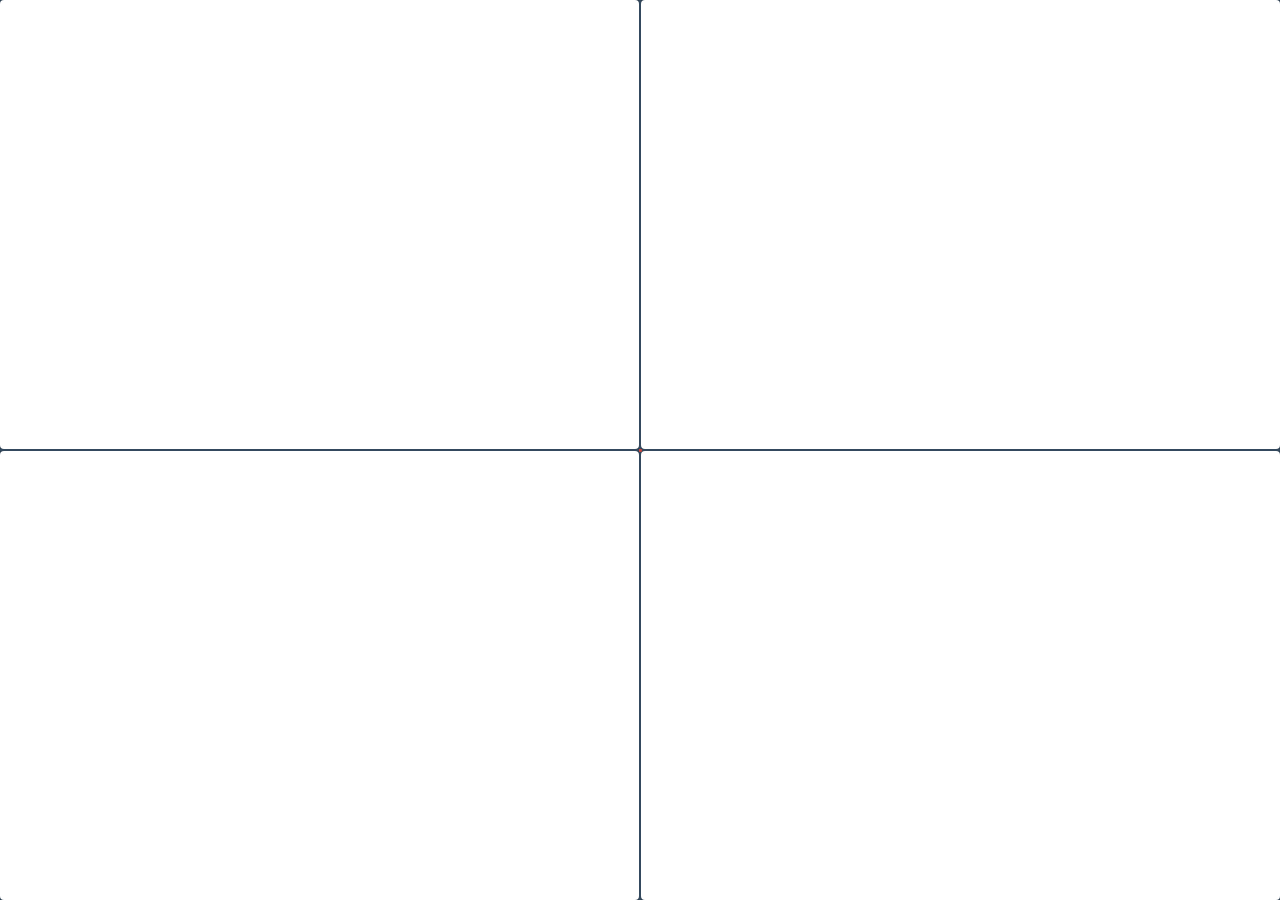
==== index.html @ 6a79be97 "Add files via upload" ====
<!DOCTYPE html>
<html lang="ko">
<head>
    <meta charset="UTF-8">
    <title>워크쓰루 - 4분할 화면</title>
    <link rel="stylesheet" href="wt.css">
</head>
<body>
    <div class="workspace" id="workspace">
        <!-- 4개의 화면 -->
        <div class="pane tl"><iframe src="https://www.openstreetmap.org/export/embed.html?bbox=126.96%2C37.55%2C126.99%2C37.58&layer=mapnik" title="YouTube Playlist"></iframe></div>
        <div class="pane tr"><iframe src="https://s.tradingview.com/widgetembed/?symbol=NASDAQ%3AAAPL" title="Top Right"></iframe></div>
        <div class="pane bl"><iframe src="https://www.youtube.com/embed/3kUFNhXF9SU?si=JJKDZLQNAp8DzvCJ" title="Bottom Left"></iframe></div>
        <div class="pane br"><iframe src="https://example.com" title="Bottom Right"></iframe></div>

        <!-- 크기 조절 바 -->
        <div class="resizer resizer-v" id="resizer-v"></div>
        <div class="resizer resizer-h" id="resizer-h"></div>
        <div class="resizer resizer-center" id="resizer-center"></div>
    </div>

    <script src="wt.js"></script>
</body>
</html>
---- wt.css ----
/* style.css */
* {
    box-sizing: border-box;
    margin: 0;
    padding: 0;
}

:root {
    --x: 50%; /* 가로 분할 비율 */
    --y: 50%; /* 세로 분할 비율 */
    --rs: 2px; /* 리사이저(조절 바) 두께 */
}

body {
    overflow: hidden; /* 스크롤 방지 */
}

.workspace {
    display: grid;
    width: 100vw;
    height: 100vh;
    background-color: #2c3e50;
    /* CSS 변수를 이용해 동적으로 Grid 비율 계산 */
    grid-template-columns: calc(var(--x) - var(--rs) / 2) var(--rs) calc(100% - var(--x) - var(--rs) / 2);
    grid-template-rows: calc(var(--y) - var(--rs) / 2) var(--rs) calc(100% - var(--y) - var(--rs) / 2);
}

.pane {
    background-color: #ffffff;
    overflow: hidden;
    position: relative;
    border-radius: 4px;
}

/* iframe이 부모 요소를 꽉 채우도록 설정 */
.pane iframe {
    width: 100%;
    height: 100%;
    border: none;
}

/* 요소들 Grid 배치 */
.tl { grid-area: 1 / 1 / 2 / 2; }
.tr { grid-area: 1 / 3 / 2 / 4; }
.bl { grid-area: 3 / 1 / 4 / 2; }
.br { grid-area: 3 / 3 / 4 / 4; }

/* 리사이저 스타일 */
.resizer-v {
    grid-area: 1 / 2 / 4 / 3;
    cursor: col-resize; /* 좌우 화살표 */
    background-color: #34495e;
    z-index: 10;
}

.resizer-h {
    grid-area: 2 / 1 / 3 / 4;
    cursor: row-resize; /* 상하 화살표 */
    background-color: #34495e;
    z-index: 10;
}

.resizer-center {
    grid-area: 2 / 2 / 3 / 3;
    cursor: move; /* 사방 화살표 */
    background-color: #e74c3c; /* 포인트 컬러 */
    z-index: 20;
    border-radius: 50%;
    transform: scale(1.5); /* 중앙 조절점 강조 */
}

/* 🔥 핵심 팁: 드래그 중일 때 iframe의 이벤트 차단 */
.workspace.is-dragging iframe {
    pointer-events: none;
}
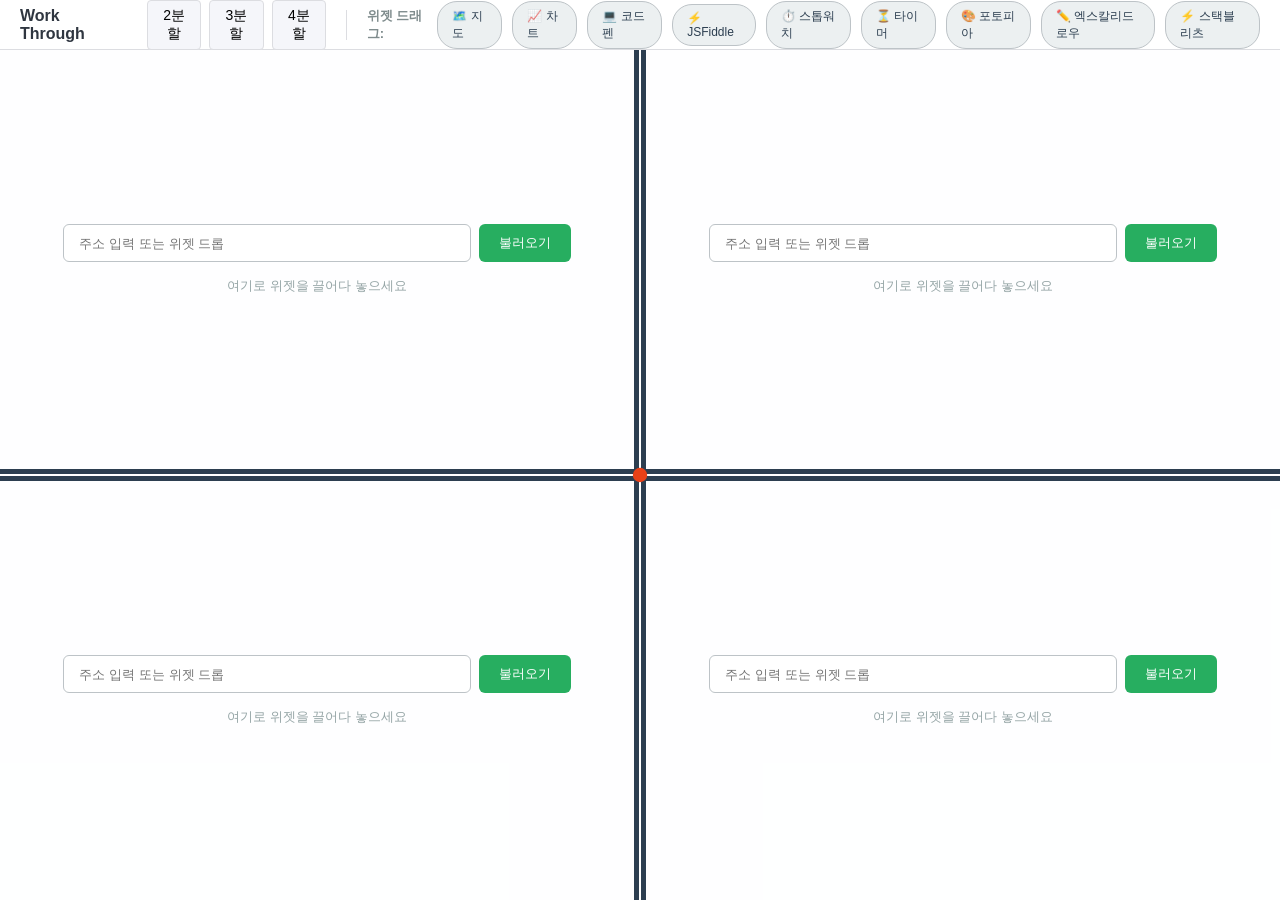
==== commit e3524b64: "최신" ====
--- a/index.html
+++ b/index.html
@@ -1,19 +1,100 @@
 <!DOCTYPE html>
 <html lang="ko">
+
 <head>
     <meta charset="UTF-8">
-    <title>워크쓰루 - 4분할 화면</title>
+    <meta name="viewport" content="width=device-width, initial-scale=1.0">
+    <title>워크쓰루 (Work Through)</title>
     <link rel="stylesheet" href="wt.css">
 </head>
+
 <body>
-    <div class="workspace" id="workspace">
-        <!-- 4개의 화면 -->
-        <div class="pane tl"><iframe src="https://www.openstreetmap.org/export/embed.html?bbox=126.96%2C37.55%2C126.99%2C37.58&layer=mapnik" title="YouTube Playlist"></iframe></div>
-        <div class="pane tr"><iframe src="https://s.tradingview.com/widgetembed/?symbol=NASDAQ%3AAAPL" title="Top Right"></iframe></div>
-        <div class="pane bl"><iframe src="https://www.youtube.com/embed/3kUFNhXF9SU?si=JJKDZLQNAp8DzvCJ" title="Bottom Left"></iframe></div>
-        <div class="pane br"><iframe src="https://example.com" title="Bottom Right"></iframe></div>
+    <div class="controls">
+        <span class="logo">Work Through</span>
+        <div class="layout-buttons">
+            <button onclick="changeLayout('layout-2')">2분할</button>
+            <button onclick="changeLayout('layout-3')">3분할</button>
+            <button onclick="changeLayout('layout-4')">4분할</button>
+        </div>
 
-        <!-- 크기 조절 바 -->
+        <div class="divider"></div>
+
+        <div class="widget-dock">
+            <span class="dock-title">위젯 드래그:</span>
+            <div class="draggable-widget" draggable="true" data-type="map">🗺️ 지도</div>
+            <div class="draggable-widget" draggable="true" data-type="chart">📈 차트</div>
+            <div class="draggable-widget" draggable="true" data-type="codepen">💻 코드펜</div>
+            <div class="draggable-widget" draggable="true" data-type="jsfiddle">⚡ JSFiddle</div>
+            <div class="draggable-widget" draggable="true" data-type="stopwatch">⏱️ 스톱워치</div>
+            <div class="draggable-widget" draggable="true" data-type="timer">⏳ 타이머</div>
+            <div class="draggable-widget" draggable="true" data-type="photopea">🎨 포토피아</div>
+            <div class="draggable-widget" draggable="true" data-type="excalidraw">✏️ 엑스칼리드로우</div>
+            <div class="draggable-widget" draggable="true" data-type="stackblitz">⚡ 스택블리츠</div>
+        </div>
+    </div>
+
+    <div class="workspace layout-4" id="workspace">
+
+        <div class="pane tl">
+            <div class="pane-controls">
+                <button title="새로고침" onclick="refreshPane(this)">🔄</button>
+                <button title="다른 위젯으로 변경" onclick="resetPane(this)">⚙️</button>
+            </div>
+            <div class="url-overlay">
+                <div class="input-group">
+                    <input type="text" placeholder="주소 입력 또는 위젯 드롭">
+                    <button onclick="loadUrl(this)">불러오기</button>
+                </div>
+                <p class="drop-hint">여기로 위젯을 끌어다 놓으세요</p>
+            </div>
+            <iframe></iframe>
+        </div>
+
+        <div class="pane tr">
+            <div class="pane-controls">
+                <button title="새로고침" onclick="refreshPane(this)">🔄</button>
+                <button title="다른 위젯으로 변경" onclick="resetPane(this)">⚙️</button>
+            </div>
+            <div class="url-overlay">
+                <div class="input-group">
+                    <input type="text" placeholder="주소 입력 또는 위젯 드롭">
+                    <button onclick="loadUrl(this)">불러오기</button>
+                </div>
+                <p class="drop-hint">여기로 위젯을 끌어다 놓으세요</p>
+            </div>
+            <iframe></iframe>
+        </div>
+
+        <div class="pane bl">
+            <div class="pane-controls">
+                <button title="새로고침" onclick="refreshPane(this)">🔄</button>
+                <button title="다른 위젯으로 변경" onclick="resetPane(this)">⚙️</button>
+            </div>
+            <div class="url-overlay">
+                <div class="input-group">
+                    <input type="text" placeholder="주소 입력 또는 위젯 드롭">
+                    <button onclick="loadUrl(this)">불러오기</button>
+                </div>
+                <p class="drop-hint">여기로 위젯을 끌어다 놓으세요</p>
+            </div>
+            <iframe></iframe>
+        </div>
+
+        <div class="pane br">
+            <div class="pane-controls">
+                <button title="새로고침" onclick="refreshPane(this)">🔄</button>
+                <button title="다른 위젯으로 변경" onclick="resetPane(this)">⚙️</button>
+            </div>
+            <div class="url-overlay">
+                <div class="input-group">
+                    <input type="text" placeholder="주소 입력 또는 위젯 드롭">
+                    <button onclick="loadUrl(this)">불러오기</button>
+                </div>
+                <p class="drop-hint">여기로 위젯을 끌어다 놓으세요</p>
+            </div>
+            <iframe></iframe>
+        </div>
+
         <div class="resizer resizer-v" id="resizer-v"></div>
         <div class="resizer resizer-h" id="resizer-h"></div>
         <div class="resizer resizer-center" id="resizer-center"></div>
@@ -21,4 +102,5 @@
 
     <script src="wt.js"></script>
 </body>
+
 </html>
--- a/wt.css
+++ b/wt.css
@@ -1,75 +1,119 @@
-/* style.css */
-* {
-    box-sizing: border-box;
-    margin: 0;
-    padding: 0;
+/* 기본 리셋 */
+* { box-sizing: border-box; margin: 0; padding: 0; }
+body { overflow: hidden; font-family: 'Segoe UI', Tahoma, Geneva, Verdana, sans-serif; }
+
+/* 클릭(잡는) 영역은 12px로 넉넉하게 설정 */
+:root { 
+    --x: 50%; 
+    --y: 50%; 
+    --rs: 12px; 
 }
 
-:root {
-    --x: 50%; /* 가로 분할 비율 */
-    --y: 50%; /* 세로 분할 비율 */
-    --rs: 2px; /* 리사이저(조절 바) 두께 */
+/* 상단 컨트롤 바 및 독(Dock) 스타일 */
+.controls {
+    height: 50px; background-color: #ffffff; border-bottom: 1px solid #dcdde1;
+    display: flex; align-items: center; padding: 0 20px; gap: 10px;
 }
+.logo { font-weight: bold; margin-right: 20px; color: #2f3640; }
+.layout-buttons { display: flex; gap: 8px; }
+.controls button {
+    padding: 6px 12px; background-color: #f5f6fa; border: 1px solid #dcdde1;
+    border-radius: 4px; cursor: pointer; font-size: 14px;
+}
+.controls button:hover { background-color: #e84118; color: white; border-color: #e84118; }
+.divider { width: 1px; height: 30px; background-color: #dcdde1; margin: 0 10px; }
 
-body {
-    overflow: hidden; /* 스크롤 방지 */
+/* 위젯 드래그 메뉴 */
+.widget-dock { display: flex; align-items: center; gap: 10px; }
+.dock-title { font-size: 13px; font-weight: bold; color: #7f8c8d; }
+.draggable-widget {
+    padding: 6px 14px; background-color: #ecf0f1; color: #2c3e50;
+    border: 1px solid #bdc3c7; border-radius: 20px; font-size: 12px;
+    cursor: grab; user-select: none; transition: transform 0.1s, background-color 0.2s;
 }
+.draggable-widget:hover { background-color: #dfe4ea; transform: translateY(-1px); }
+.draggable-widget:active { cursor: grabbing; transform: translateY(0); }
 
+/* 작업 공간 Grid 세팅 */
 .workspace {
-    display: grid;
-    width: 100vw;
-    height: 100vh;
-    background-color: #2c3e50;
-    /* CSS 변수를 이용해 동적으로 Grid 비율 계산 */
+    display: grid; width: 100vw; height: calc(100vh - 50px); background-color: #2c3e50;
     grid-template-columns: calc(var(--x) - var(--rs) / 2) var(--rs) calc(100% - var(--x) - var(--rs) / 2);
     grid-template-rows: calc(var(--y) - var(--rs) / 2) var(--rs) calc(100% - var(--y) - var(--rs) / 2);
 }
+.pane { background-color: #f5f6fa; position: relative; overflow: hidden; transition: border 0.2s; }
+.pane iframe { width: 100%; height: 100%; border: none; }
 
-.pane {
-    background-color: #ffffff;
-    overflow: hidden;
-    position: relative;
-    border-radius: 4px;
+/* 4분할 기본 배치 & 레이아웃 전환 */
+.tl { grid-area: 1 / 1 / 2 / 2; } .tr { grid-area: 1 / 3 / 2 / 4; }
+.bl { grid-area: 3 / 1 / 4 / 2; } .br { grid-area: 3 / 3 / 4 / 4; }
+.layout-2 .bl, .layout-2 .br, .layout-2 .resizer-h, .layout-2 .resizer-center { display: none; }
+.layout-2 .tl { grid-area: 1 / 1 / 4 / 2; } .layout-2 .tr { grid-area: 1 / 3 / 4 / 4; }
+.layout-3 .bl { display: none; }
+.layout-3 .tl { grid-area: 1 / 1 / 4 / 2; } .layout-3 .resizer-h { grid-area: 2 / 3 / 3 / 4; }
+
+/* 크기 조절 선 (투명 배경 + ::after로 2px 얇은 선 그리기) */
+.resizer-v { 
+    grid-area: 1 / 2 / 4 / 3; cursor: col-resize; 
+    background-color: transparent; position: relative; z-index: 10; 
+}
+.resizer-v::after {
+    content: ''; position: absolute; top: 0; bottom: 0; left: 50%; 
+    transform: translateX(-50%); width: 2px; background-color: #ffffff;
 }
 
-/* iframe이 부모 요소를 꽉 채우도록 설정 */
-.pane iframe {
-    width: 100%;
-    height: 100%;
-    border: none;
+.resizer-h { 
+    grid-area: 2 / 1 / 3 / 4; cursor: row-resize; 
+    background-color: transparent; position: relative; z-index: 10; 
+}
+.resizer-h::after {
+    content: ''; position: absolute; left: 0; right: 0; top: 50%; 
+    transform: translateY(-50%); height: 2px; background-color: #ffffff;
 }
 
-/* 요소들 Grid 배치 */
-.tl { grid-area: 1 / 1 / 2 / 2; }
-.tr { grid-area: 1 / 3 / 2 / 4; }
-.bl { grid-area: 3 / 1 / 4 / 2; }
-.br { grid-area: 3 / 3 / 4 / 4; }
-
-/* 리사이저 스타일 */
-.resizer-v {
-    grid-area: 1 / 2 / 4 / 3;
-    cursor: col-resize; /* 좌우 화살표 */
-    background-color: #34495e;
-    z-index: 10;
+.resizer-center { 
+    grid-area: 2 / 2 / 3 / 3; cursor: move; background-color: #e84118; 
+    z-index: 20; border-radius: 50%; transform: scale(1.2); 
 }
 
-.resizer-h {
-    grid-area: 2 / 1 / 3 / 4;
-    cursor: row-resize; /* 상하 화살표 */
-    background-color: #34495e;
-    z-index: 10;
+/* iframe 방해 차단 및 텍스트 선택 방지 (크기조절 & 드래그 중) */
+.workspace.is-dragging, 
+.workspace.is-dragging-widget {
+    user-select: none;
+}
+.workspace.is-dragging iframe, 
+.workspace.is-dragging-widget iframe { 
+    pointer-events: none; 
 }
 
-.resizer-center {
-    grid-area: 2 / 2 / 3 / 3;
-    cursor: move; /* 사방 화살표 */
-    background-color: #e74c3c; /* 포인트 컬러 */
-    z-index: 20;
-    border-radius: 50%;
-    transform: scale(1.5); /* 중앙 조절점 강조 */
+/* URL 입력 오버레이 */
+.url-overlay {
+    position: absolute; top: 0; left: 0; right: 0; bottom: 0;
+    background-color: rgba(255, 255, 255, 0.95);
+    display: flex; flex-direction: column; justify-content: center; align-items: center; z-index: 5;
+}
+.input-group { display: flex; gap: 8px; width: 80%; }
+.input-group input { flex: 1; padding: 10px 15px; border: 1px solid #bdc3c7; border-radius: 6px; outline: none; }
+.input-group button { padding: 10px 20px; background-color: #27ae60; color: white; border: none; border-radius: 6px; cursor: pointer; }
+
+/* 드래그 앤 드롭 UI 피드백 */
+.drop-hint { margin-top: 15px; font-size: 13px; color: #95a5a6; pointer-events: none; }
+.pane.drag-over::after {
+    content: ''; position: absolute; top: 0; left: 0; right: 0; bottom: 0;
+    background-color: rgba(41, 128, 185, 0.1); border: 3px dashed #3498db;
+    z-index: 20; pointer-events: none;
 }
 
-/* 🔥 핵심 팁: 드래그 중일 때 iframe의 이벤트 차단 */
-.workspace.is-dragging iframe {
-    pointer-events: none;
-}+/* 🔥 개별 화면 컨트롤 바 (새로고침, 초기화) */
+.pane-controls {
+    position: absolute; top: 10px; right: 10px;
+    display: flex; gap: 6px; z-index: 15;
+    opacity: 0; /* 평소에는 숨김 */
+    transition: opacity 0.2s ease-in-out;
+}
+.pane:hover .pane-controls { opacity: 1; /* 마우스를 올리면 나타남 */ }
+.pane-controls button {
+    background-color: rgba(255, 255, 255, 0.85); border: 1px solid #bdc3c7;
+    border-radius: 6px; padding: 6px 8px; cursor: pointer;
+    font-size: 14px; backdrop-filter: blur(2px); transition: background-color 0.2s;
+}
+.pane-controls button:hover { background-color: #ffffff; box-shadow: 0 2px 4px rgba(0,0,0,0.1); }
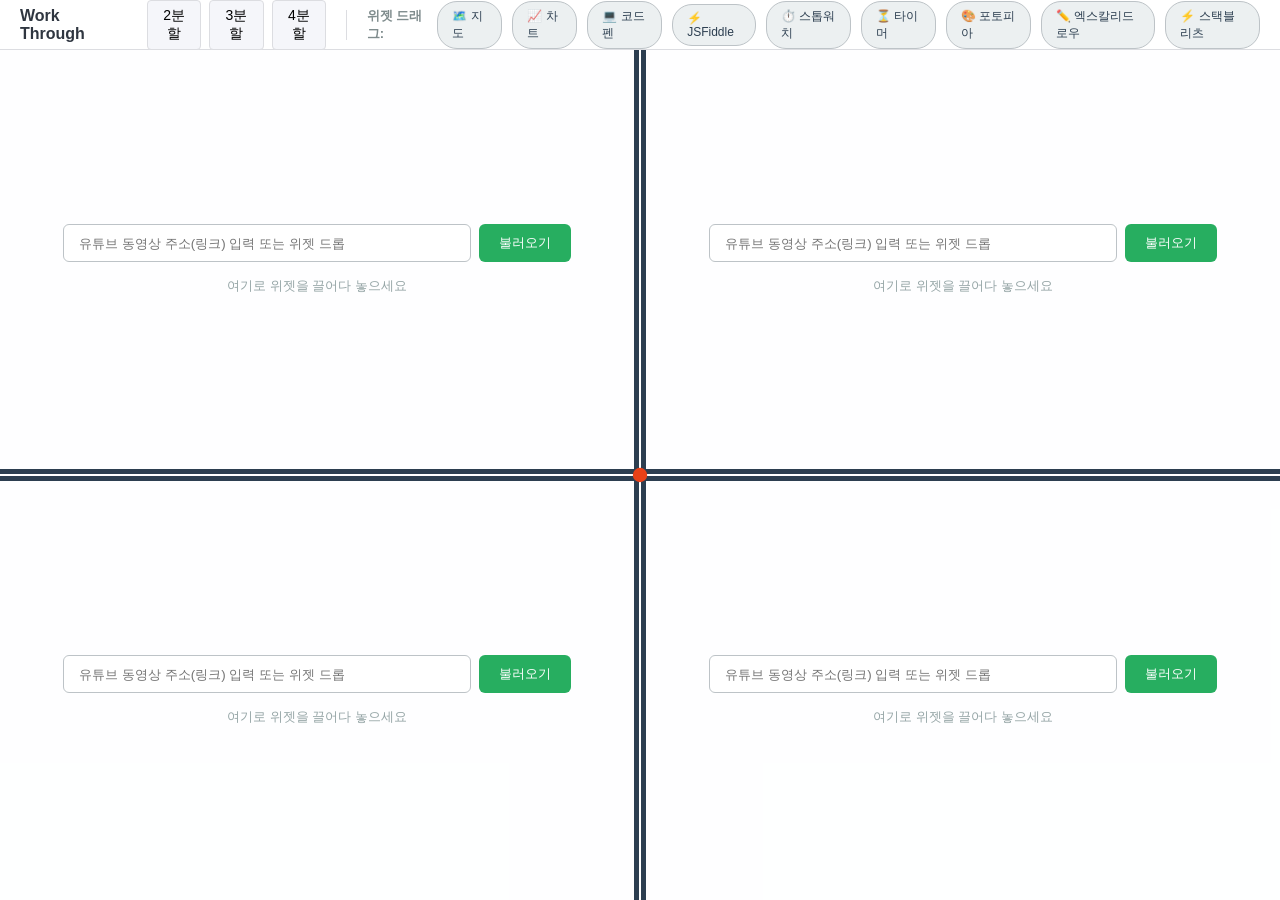
==== commit d6fd5468: "Add files via upload" ====
--- a/index.html
+++ b/index.html
@@ -42,7 +42,7 @@
             </div>
             <div class="url-overlay">
                 <div class="input-group">
-                    <input type="text" placeholder="주소 입력 또는 위젯 드롭">
+                    <input type="text" placeholder="유튜브 동영상 주소(링크) 입력 또는 위젯 드롭">
                     <button onclick="loadUrl(this)">불러오기</button>
                 </div>
                 <p class="drop-hint">여기로 위젯을 끌어다 놓으세요</p>
@@ -57,7 +57,7 @@
             </div>
             <div class="url-overlay">
                 <div class="input-group">
-                    <input type="text" placeholder="주소 입력 또는 위젯 드롭">
+                    <input type="text" placeholder="유튜브 동영상 주소(링크) 입력 또는 위젯 드롭">
                     <button onclick="loadUrl(this)">불러오기</button>
                 </div>
                 <p class="drop-hint">여기로 위젯을 끌어다 놓으세요</p>
@@ -72,7 +72,7 @@
             </div>
             <div class="url-overlay">
                 <div class="input-group">
-                    <input type="text" placeholder="주소 입력 또는 위젯 드롭">
+                    <input type="text" placeholder="유튜브 동영상 주소(링크) 입력 또는 위젯 드롭">
                     <button onclick="loadUrl(this)">불러오기</button>
                 </div>
                 <p class="drop-hint">여기로 위젯을 끌어다 놓으세요</p>
@@ -87,7 +87,7 @@
             </div>
             <div class="url-overlay">
                 <div class="input-group">
-                    <input type="text" placeholder="주소 입력 또는 위젯 드롭">
+                    <input type="text" placeholder="유튜브 동영상 주소(링크) 입력 또는 위젯 드롭">
                     <button onclick="loadUrl(this)">불러오기</button>
                 </div>
                 <p class="drop-hint">여기로 위젯을 끌어다 놓으세요</p>
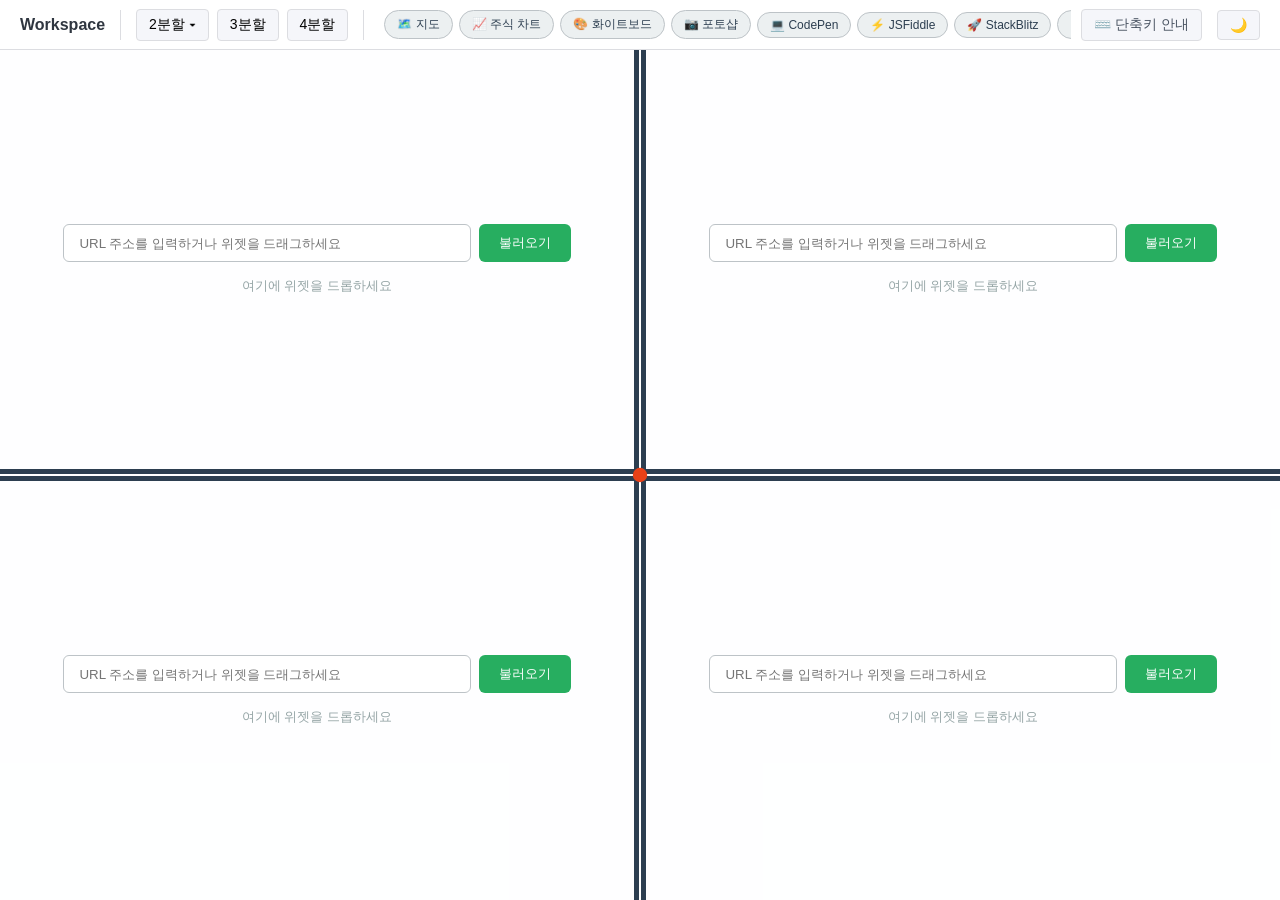
==== commit 875bba80: "Add files via upload" ====
--- a/index.html
+++ b/index.html
@@ -1,106 +1,135 @@
 <!DOCTYPE html>
 <html lang="ko">
-
 <head>
     <meta charset="UTF-8">
     <meta name="viewport" content="width=device-width, initial-scale=1.0">
-    <title>워크쓰루 (Work Through)</title>
+    <title>Workspace Splitter</title>
     <link rel="stylesheet" href="wt.css">
 </head>
+<body>
 
-<body>
-    <div class="controls">
-        <span class="logo">Work Through</span>
+    <header class="controls">
+        <div class="logo">Workspace</div>
+        <div class="divider"></div>
+        
         <div class="layout-buttons">
-            <button onclick="changeLayout('layout-2')">2분할</button>
+            <div class="dropdown-container">
+                <button onclick="toggleDropdown(event)" class="dropdown-btn">2분할 ▾</button>
+                <div class="dropdown-menu" id="dropdown-2pane">
+                    <div class="dropdown-title">분할 축 선택</div>
+                    <div class="axis-btn-group">
+                        <button onclick="changeLayout('layout-2-h')" title="X축 가로 경계선 (상하 분할)">
+                            <span class="axis-icon axis-x"></span>
+                            X축 화면
+                        </button>
+                        <button onclick="changeLayout('layout-2-v')" title="Y축 세로 경계선 (좌우 분할)">
+                            <span class="axis-icon axis-y"></span>
+                            Y축 화면
+                        </button>
+                    </div>
+                </div>
+            </div>
             <button onclick="changeLayout('layout-3')">3분할</button>
             <button onclick="changeLayout('layout-4')">4분할</button>
         </div>
 
         <div class="divider"></div>
 
-        <div class="widget-dock">
-            <span class="dock-title">위젯 드래그:</span>
+        <div class="widget-container" id="widget-container">
             <div class="draggable-widget" draggable="true" data-type="map">🗺️ 지도</div>
-            <div class="draggable-widget" draggable="true" data-type="chart">📈 차트</div>
-            <div class="draggable-widget" draggable="true" data-type="codepen">💻 코드펜</div>
+            <div class="draggable-widget" draggable="true" data-type="chart">📈 주식 차트</div>
+            <div class="draggable-widget" draggable="true" data-type="excalidraw">🎨 화이트보드</div>
+            <div class="draggable-widget" draggable="true" data-type="photopea">📷 포토샵</div>
+            <div class="draggable-widget" draggable="true" data-type="codepen">💻 CodePen</div>
             <div class="draggable-widget" draggable="true" data-type="jsfiddle">⚡ JSFiddle</div>
+            <div class="draggable-widget" draggable="true" data-type="stackblitz">🚀 StackBlitz</div>
             <div class="draggable-widget" draggable="true" data-type="stopwatch">⏱️ 스톱워치</div>
             <div class="draggable-widget" draggable="true" data-type="timer">⏳ 타이머</div>
-            <div class="draggable-widget" draggable="true" data-type="photopea">🎨 포토피아</div>
-            <div class="draggable-widget" draggable="true" data-type="excalidraw">✏️ 엑스칼리드로우</div>
-            <div class="draggable-widget" draggable="true" data-type="stackblitz">⚡ 스택블리츠</div>
         </div>
-    </div>
 
-    <div class="workspace layout-4" id="workspace">
+        <div class="shortcut-container">
+            <button onclick="toggleShortcutHelp(event)" class="shortcut-help-btn" title="단축키 가이드 보기">⌨️ 단축키 안내</button>
+            <div class="shortcut-help-menu" id="shortcut-help-menu">
+                <div class="dropdown-title">전역 조작 단축키</div>
+                <ul class="shortcut-list">
+                    <li><span class="kbd">Ctrl</span>+<span class="kbd">1</span> <span>세로 2분할</span></li>
+                    <li><span class="kbd">Ctrl</span>+<span class="kbd">2</span> <span>기본 3분할</span></li>
+                    <li><span class="kbd">Ctrl</span>+<span class="kbd">3</span> <span>전체 4분할</span></li>
+                    <li><span class="kbd">Ctrl</span>+<span class="kbd">R</span> <span>마우스 위치 창 새로고침</span></li>
+                    <li><span class="kbd">Esc</span> <span>마우스 위치 창 주소 초기화</span></li>
+                    <li><span class="kbd">Double Click</span> <span>화면 경계선 크기 초기화</span></li>
+                </ul>
+            </div>
+        </div>
+    </header>
 
+    <main class="workspace layout-4" id="workspace">
+        
         <div class="pane tl">
             <div class="pane-controls">
-                <button title="새로고침" onclick="refreshPane(this)">🔄</button>
-                <button title="다른 위젯으로 변경" onclick="resetPane(this)">⚙️</button>
+                <button onclick="refreshPane(this)" title="새로고침">🔄</button>
+                <button onclick="resetPane(this)" title="주소 변경">⚙️</button>
             </div>
+            <iframe src="about:blank" frameborder="0"></iframe>
             <div class="url-overlay">
                 <div class="input-group">
-                    <input type="text" placeholder="유튜브 동영상 주소(링크) 입력 또는 위젯 드롭">
+                    <input type="text" placeholder="URL 주소를 입력하거나 위젯을 드래그하세요">
                     <button onclick="loadUrl(this)">불러오기</button>
                 </div>
-                <p class="drop-hint">여기로 위젯을 끌어다 놓으세요</p>
+                <div class="drop-hint">여기에 위젯을 드롭하세요</div>
             </div>
-            <iframe></iframe>
         </div>
 
         <div class="pane tr">
             <div class="pane-controls">
-                <button title="새로고침" onclick="refreshPane(this)">🔄</button>
-                <button title="다른 위젯으로 변경" onclick="resetPane(this)">⚙️</button>
+                <button onclick="refreshPane(this)" title="새로고침">🔄</button>
+                <button onclick="resetPane(this)" title="주소 변경">⚙️</button>
             </div>
+            <iframe src="about:blank" frameborder="0"></iframe>
             <div class="url-overlay">
                 <div class="input-group">
-                    <input type="text" placeholder="유튜브 동영상 주소(링크) 입력 또는 위젯 드롭">
+                    <input type="text" placeholder="URL 주소를 입력하거나 위젯을 드래그하세요">
                     <button onclick="loadUrl(this)">불러오기</button>
                 </div>
-                <p class="drop-hint">여기로 위젯을 끌어다 놓으세요</p>
+                <div class="drop-hint">여기에 위젯을 드롭하세요</div>
             </div>
-            <iframe></iframe>
         </div>
 
         <div class="pane bl">
             <div class="pane-controls">
-                <button title="새로고침" onclick="refreshPane(this)">🔄</button>
-                <button title="다른 위젯으로 변경" onclick="resetPane(this)">⚙️</button>
+                <button onclick="refreshPane(this)" title="새로고침">🔄</button>
+                <button onclick="resetPane(this)" title="주소 변경">⚙️</button>
             </div>
+            <iframe src="about:blank" frameborder="0"></iframe>
             <div class="url-overlay">
                 <div class="input-group">
-                    <input type="text" placeholder="유튜브 동영상 주소(링크) 입력 또는 위젯 드롭">
+                    <input type="text" placeholder="URL 주소를 입력하거나 위젯을 드래그하세요">
                     <button onclick="loadUrl(this)">불러오기</button>
                 </div>
-                <p class="drop-hint">여기로 위젯을 끌어다 놓으세요</p>
+                <div class="drop-hint">여기에 위젯을 드롭하세요</div>
             </div>
-            <iframe></iframe>
         </div>
 
         <div class="pane br">
             <div class="pane-controls">
-                <button title="새로고침" onclick="refreshPane(this)">🔄</button>
-                <button title="다른 위젯으로 변경" onclick="resetPane(this)">⚙️</button>
+                <button onclick="refreshPane(this)" title="새로고침">🔄</button>
+                <button onclick="resetPane(this)" title="주소 변경">⚙️</button>
             </div>
+            <iframe src="about:blank" frameborder="0"></iframe>
             <div class="url-overlay">
                 <div class="input-group">
-                    <input type="text" placeholder="유튜브 동영상 주소(링크) 입력 또는 위젯 드롭">
+                    <input type="text" placeholder="URL 주소를 입력하거나 위젯을 드래그하세요">
                     <button onclick="loadUrl(this)">불러오기</button>
                 </div>
-                <p class="drop-hint">여기로 위젯을 끌어다 놓으세요</p>
+                <div class="drop-hint">여기에 위젯을 드롭하세요</div>
             </div>
-            <iframe></iframe>
         </div>
 
-        <div class="resizer resizer-v" id="resizer-v"></div>
-        <div class="resizer resizer-h" id="resizer-h"></div>
-        <div class="resizer resizer-center" id="resizer-center"></div>
-    </div>
+        <div class="resizer-v" id="resizer-v" title="더블클릭 시 세로 비율 초기화"></div>
+        <div class="resizer-h" id="resizer-h" title="더블클릭 시 가로 비율 초기화"></div>
+        <div class="resizer-center" id="resizer-center" title="더블클릭 시 전체 비율 초기화"></div>
+    </main>
 
     <script src="wt.js"></script>
 </body>
-
 </html>
--- a/wt.css
+++ b/wt.css
@@ -1,6 +1,15 @@
-/* 기본 리셋 */
-* { box-sizing: border-box; margin: 0; padding: 0; }
-body { overflow: hidden; font-family: 'Segoe UI', Tahoma, Geneva, Verdana, sans-serif; }
+/* ==========================================
+   1. 기본 리셋 및 루트 설정
+========================================== */
+* { 
+    box-sizing: border-box; 
+    margin: 0; 
+    padding: 0; 
+}
+body { 
+    overflow: hidden; 
+    font-family: 'Segoe UI', Tahoma, Geneva, Verdana, sans-serif; 
+}
 
 /* 클릭(잡는) 영역은 12px로 넉넉하게 설정 */
 :root { 
@@ -9,73 +18,170 @@
     --rs: 12px; 
 }
 
-/* 상단 컨트롤 바 및 독(Dock) 스타일 */
+/* ==========================================
+   2. 상단 통합 컨트롤 바 및 내장 위젯 컨테이너 스타일
+========================================== */
 .controls {
-    height: 50px; background-color: #ffffff; border-bottom: 1px solid #dcdde1;
-    display: flex; align-items: center; padding: 0 20px; gap: 10px;
-}
-.logo { font-weight: bold; margin-right: 20px; color: #2f3640; }
-.layout-buttons { display: flex; gap: 8px; }
+    height: 50px; 
+    background-color: #ffffff; 
+    border-bottom: 1px solid #dcdde1;
+    display: flex; 
+    align-items: center; 
+    padding: 0 20px; 
+    gap: 10px;
+}
+.logo { 
+    font-weight: bold; 
+    color: #2f3640; 
+    white-space: nowrap;
+}
+.layout-buttons { 
+    display: flex; 
+    gap: 8px; 
+    white-space: nowrap;
+}
 .controls button {
-    padding: 6px 12px; background-color: #f5f6fa; border: 1px solid #dcdde1;
-    border-radius: 4px; cursor: pointer; font-size: 14px;
-}
-.controls button:hover { background-color: #e84118; color: white; border-color: #e84118; }
-.divider { width: 1px; height: 30px; background-color: #dcdde1; margin: 0 10px; }
-
-/* 위젯 드래그 메뉴 */
-.widget-dock { display: flex; align-items: center; gap: 10px; }
-.dock-title { font-size: 13px; font-weight: bold; color: #7f8c8d; }
+    padding: 6px 12px; 
+    background-color: #f5f6fa; 
+    border: 1px solid #dcdde1;
+    border-radius: 4px; 
+    cursor: pointer; 
+    font-size: 14px;
+}
+.controls button:hover { 
+    background-color: #e84118; 
+    color: white; 
+    border-color: #e84118; 
+}
+.divider { 
+    width: 1px; 
+    height: 30px; 
+    background-color: #dcdde1; 
+    margin: 0 5px; 
+    flex-shrink: 0;
+}
+
+/* 버튼 옆에 나열되는 위젯 컨테이너 정의 */
+.widget-container {
+    display: flex;
+    gap: 6px;
+    align-items: center;
+    overflow-x: auto;   
+    flex: 1;            
+    padding: 0 5px;
+}
+.widget-container::-webkit-scrollbar {
+    display: none;      
+}
 .draggable-widget {
-    padding: 6px 14px; background-color: #ecf0f1; color: #2c3e50;
-    border: 1px solid #bdc3c7; border-radius: 20px; font-size: 12px;
-    cursor: grab; user-select: none; transition: transform 0.1s, background-color 0.2s;
-}
-.draggable-widget:hover { background-color: #dfe4ea; transform: translateY(-1px); }
-.draggable-widget:active { cursor: grabbing; transform: translateY(0); }
-
-/* 작업 공간 Grid 세팅 */
+    padding: 5px 12px; 
+    background-color: #ecf0f1; 
+    color: #2c3e50;
+    border: 1px solid #bdc3c7; 
+    border-radius: 20px; 
+    font-size: 12px;
+    cursor: grab; 
+    user-select: none; 
+    white-space: nowrap;
+    flex-shrink: 0;     
+    transition: transform 0.1s, background-color 0.2s;
+}
+.draggable-widget:hover { 
+    background-color: #dfe4ea; 
+    transform: translateY(-1px); 
+}
+.draggable-widget:active { 
+    cursor: grabbing; 
+    transform: translateY(0); 
+}
+
+/* ==========================================
+   3. 작업 공간 Grid & 4분할 기본 레이아웃 배치
+========================================== */
 .workspace {
-    display: grid; width: 100vw; height: calc(100vh - 50px); background-color: #2c3e50;
+    display: grid; 
+    width: 100vw; 
+    height: calc(100vh - 50px); 
+    background-color: #2c3e50;
     grid-template-columns: calc(var(--x) - var(--rs) / 2) var(--rs) calc(100% - var(--x) - var(--rs) / 2);
     grid-template-rows: calc(var(--y) - var(--rs) / 2) var(--rs) calc(100% - var(--y) - var(--rs) / 2);
 }
-.pane { background-color: #f5f6fa; position: relative; overflow: hidden; transition: border 0.2s; }
-.pane iframe { width: 100%; height: 100%; border: none; }
-
-/* 4분할 기본 배치 & 레이아웃 전환 */
-.tl { grid-area: 1 / 1 / 2 / 2; } .tr { grid-area: 1 / 3 / 2 / 4; }
-.bl { grid-area: 3 / 1 / 4 / 2; } .br { grid-area: 3 / 3 / 4 / 4; }
-.layout-2 .bl, .layout-2 .br, .layout-2 .resizer-h, .layout-2 .resizer-center { display: none; }
-.layout-2 .tl { grid-area: 1 / 1 / 4 / 2; } .layout-2 .tr { grid-area: 1 / 3 / 4 / 4; }
+.pane { 
+    background-color: #f5f6fa; 
+    position: relative; 
+    overflow: hidden; 
+    transition: border 0.2s; 
+}
+.pane iframe { 
+    width: 100%; 
+    height: 100%; 
+    border: none; 
+}
+
+/* 4분할 기본 레이아웃 */
+.tl { grid-area: 1 / 1 / 2 / 2; } 
+.tr { grid-area: 1 / 3 / 2 / 4; }
+.bl { grid-area: 3 / 1 / 4 / 2; } 
+.br { grid-area: 3 / 3 / 4 / 4; }
+
+/* 3분할 레이아웃 */
 .layout-3 .bl { display: none; }
-.layout-3 .tl { grid-area: 1 / 1 / 4 / 2; } .layout-3 .resizer-h { grid-area: 2 / 3 / 3 / 4; }
-
-/* 크기 조절 선 (투명 배경 + ::after로 2px 얇은 선 그리기) */
+.layout-3 .tl { grid-area: 1 / 1 / 4 / 2; } 
+.layout-3 .resizer-h { grid-area: 2 / 3 / 3 / 4; }
+
+/* ==========================================
+   4. 크기 조절 선 (Resizers) 스타일
+========================================== */
 .resizer-v { 
-    grid-area: 1 / 2 / 4 / 3; cursor: col-resize; 
-    background-color: transparent; position: relative; z-index: 10; 
+    grid-area: 1 / 2 / 4 / 3; 
+    cursor: col-resize; 
+    background-color: transparent; 
+    position: relative; 
+    z-index: 10; 
 }
 .resizer-v::after {
-    content: ''; position: absolute; top: 0; bottom: 0; left: 50%; 
-    transform: translateX(-50%); width: 2px; background-color: #ffffff;
+    content: ''; 
+    position: absolute; 
+    top: 0; 
+    bottom: 0; 
+    left: 50%; 
+    transform: translateX(-50%); 
+    width: 2px; 
+    background-color: #ffffff;
 }
 
 .resizer-h { 
-    grid-area: 2 / 1 / 3 / 4; cursor: row-resize; 
-    background-color: transparent; position: relative; z-index: 10; 
+    grid-area: 2 / 1 / 3 / 4; 
+    cursor: row-resize; 
+    background-color: transparent; 
+    position: relative; 
+    z-index: 10; 
 }
 .resizer-h::after {
-    content: ''; position: absolute; left: 0; right: 0; top: 50%; 
-    transform: translateY(-50%); height: 2px; background-color: #ffffff;
+    content: ''; 
+    position: absolute; 
+    left: 0; 
+    right: 0; 
+    top: 50%; 
+    transform: translateY(-50%); 
+    height: 2px; 
+    background-color: #ffffff;
 }
 
 .resizer-center { 
-    grid-area: 2 / 2 / 3 / 3; cursor: move; background-color: #e84118; 
-    z-index: 20; border-radius: 50%; transform: scale(1.2); 
-}
-
-/* iframe 방해 차단 및 텍스트 선택 방지 (크기조절 & 드래그 중) */
+    grid-area: 2 / 2 / 3 / 3; 
+    cursor: move; 
+    background-color: #e84118; 
+    z-index: 20; 
+    border-radius: 50%; 
+    transform: scale(1.2); 
+    transition: transform 0.1s;
+}
+.resizer-center:hover {
+    transform: scale(1.4);
+}
+
+/* 드래그 및 리사이징 중 iframe 마우스 간섭 방지 */
 .workspace.is-dragging, 
 .workspace.is-dragging-widget {
     user-select: none;
@@ -85,35 +191,305 @@
     pointer-events: none; 
 }
 
-/* URL 입력 오버레이 */
+/* ==========================================
+   5. URL 입력 오버레이 & 드롭 UI 피드백
+========================================== */
 .url-overlay {
-    position: absolute; top: 0; left: 0; right: 0; bottom: 0;
+    position: absolute; 
+    top: 0; 
+    left: 0; 
+    right: 0; 
+    bottom: 0;
     background-color: rgba(255, 255, 255, 0.95);
-    display: flex; flex-direction: column; justify-content: center; align-items: center; z-index: 5;
-}
-.input-group { display: flex; gap: 8px; width: 80%; }
-.input-group input { flex: 1; padding: 10px 15px; border: 1px solid #bdc3c7; border-radius: 6px; outline: none; }
-.input-group button { padding: 10px 20px; background-color: #27ae60; color: white; border: none; border-radius: 6px; cursor: pointer; }
-
-/* 드래그 앤 드롭 UI 피드백 */
-.drop-hint { margin-top: 15px; font-size: 13px; color: #95a5a6; pointer-events: none; }
+    display: flex; 
+    flex-direction: column; 
+    justify-content: center; 
+    align-items: center; 
+    z-index: 5;
+}
+.input-group { 
+    display: flex; 
+    gap: 8px; 
+    width: 80%; 
+}
+.input-group input { 
+    flex: 1; 
+    padding: 10px 15px; 
+    border: 1px solid #bdc3c7; 
+    border-radius: 6px; 
+    outline: none; 
+}
+.input-group button { 
+    padding: 10px 20px; 
+    background-color: #27ae60; 
+    color: white; 
+    border: none; 
+    border-radius: 6px; 
+    cursor: pointer; 
+}
+.drop-hint { 
+    margin-top: 15px; 
+    font-size: 13px; 
+    color: #95a5a6; 
+    pointer-events: none; 
+}
 .pane.drag-over::after {
-    content: ''; position: absolute; top: 0; left: 0; right: 0; bottom: 0;
-    background-color: rgba(41, 128, 185, 0.1); border: 3px dashed #3498db;
-    z-index: 20; pointer-events: none;
-}
-
-/* 🔥 개별 화면 컨트롤 바 (새로고침, 초기화) */
+    content: ''; 
+    position: absolute; 
+    top: 0; 
+    left: 0; 
+    right: 0; 
+    bottom: 0;
+    background-color: rgba(41, 128, 185, 0.15); 
+    border: 3px dashed #3498db;
+    z-index: 20; 
+    pointer-events: none;
+}
+
+/* 개별 화면 컨트롤 바 (새로고침, 초기화) */
 .pane-controls {
-    position: absolute; top: 10px; right: 10px;
-    display: flex; gap: 6px; z-index: 15;
-    opacity: 0; /* 평소에는 숨김 */
+    position: absolute; 
+    top: 10px; 
+    right: 10px;
+    display: flex; 
+    gap: 6px; 
+    z-index: 15;
+    opacity: 0; 
     transition: opacity 0.2s ease-in-out;
 }
-.pane:hover .pane-controls { opacity: 1; /* 마우스를 올리면 나타남 */ }
+.pane:hover .pane-controls { 
+    opacity: 1; 
+}
 .pane-controls button {
-    background-color: rgba(255, 255, 255, 0.85); border: 1px solid #bdc3c7;
-    border-radius: 6px; padding: 6px 8px; cursor: pointer;
-    font-size: 14px; backdrop-filter: blur(2px); transition: background-color 0.2s;
-}
-.pane-controls button:hover { background-color: #ffffff; box-shadow: 0 2px 4px rgba(0,0,0,0.1); }+    background-color: rgba(255, 255, 255, 0.85); 
+    border: 1px solid #bdc3c7;
+    border-radius: 6px; 
+    padding: 6px 8px; 
+    cursor: pointer;
+    font-size: 14px; 
+    backdrop-filter: blur(2px); 
+    transition: background-color 0.2s;
+}
+.pane-controls button:hover { 
+    background-color: #ffffff; 
+    box-shadow: 0 2px 4px rgba(0,0,0,0.1); 
+}
+
+/* ==========================================
+   6. 2분할 버튼용 직관적인 X축 / Y축 선택 팝업창
+========================================== */
+.dropdown-container {
+    position: relative;
+    display: inline-block;
+}
+.dropdown-menu {
+    display: none;
+    position: absolute;
+    top: calc(100% + 8px);
+    left: 50%;
+    transform: translateX(-50%);
+    background-color: #ffffff;
+    min-width: 220px;
+    box-shadow: 0px 10px 25px rgba(0,0,0,0.15);
+    border: 1px solid #dcdde1;
+    border-radius: 8px;
+    z-index: 100;
+    padding: 12px;
+}
+.dropdown-menu.show {
+    display: block;
+}
+.dropdown-title {
+    font-size: 11px;
+    font-weight: bold;
+    color: #7f8c8d;
+    text-transform: uppercase;
+    margin-bottom: 8px;
+    text-align: center;
+    letter-spacing: 0.5px;
+}
+.axis-btn-group {
+    display: flex;
+    gap: 8px;
+}
+.axis-btn-group button {
+    flex: 1;
+    display: flex;
+    flex-direction: column;
+    align-items: center;
+    justify-content: center;
+    gap: 6px;
+    padding: 10px 4px !important;
+    background-color: #f5f6fa !important;
+    border: 1px solid #dcdde1 !important;
+    border-radius: 6px !important;
+    font-size: 12px !important;
+    color: #2c3e50 !important;
+    cursor: pointer;
+    transition: all 0.2s ease;
+}
+.axis-btn-group button:hover {
+    background-color: #e84118 !important;
+    color: #ffffff !important;
+    border-color: #e84118 !important;
+}
+
+/* X축, Y축 그래픽 아이콘 메인 */
+.axis-icon {
+    display: block;
+    width: 32px;
+    height: 24px;
+    border: 1px dashed #7f8c8d;
+    position: relative;
+    background-color: rgba(255,255,255,0.5);
+    border-radius: 3px;
+}
+/* X축 아이콘 */
+.axis-icon.axis-x::after {
+    content: '';
+    position: absolute;
+    left: 0;
+    right: 0;
+    top: 50%;
+    height: 2px;
+    background-color: #2c3e50;
+    transform: translateY(-50%);
+}
+/* Y축 아이콘 */
+.axis-icon.axis-y::after {
+    content: '';
+    position: absolute;
+    top: 0;
+    bottom: 0;
+    left: 50%;
+    width: 2px;
+    background-color: #2c3e50;
+    transform: translateX(-50%);
+}
+.axis-btn-group button:hover .axis-icon::after {
+    background-color: #ffffff;
+}
+
+/* ==========================================
+   7. 💥 신규 추가: 단축키 가이드 메뉴판 전용 스타일
+========================================== */
+.shortcut-container {
+    position: relative;
+    display: inline-block;
+    margin-right: 5px;
+}
+.shortcut-help-btn {
+    font-weight: 500;
+    color: #4b5563;
+}
+.shortcut-help-menu {
+    display: none;
+    position: absolute;
+    top: calc(100% + 8px);
+    right: 0;
+    background-color: #ffffff;
+    width: 280px;
+    box-shadow: 0px 10px 25px rgba(0,0,0,0.15);
+    border: 1px solid #dcdde1;
+    border-radius: 8px;
+    z-index: 110;
+    padding: 14px;
+}
+.shortcut-help-menu.show {
+    display: block;
+}
+.shortcut-list {
+    list-style: none;
+    margin: 5px 0 0 0;
+    padding: 0;
+}
+.shortcut-list li {
+    display: flex;
+    align-items: center;
+    gap: 4px;
+    font-size: 12px;
+    color: #4b5563;
+    padding: 6px 0;
+    border-bottom: 1px dashed #f3f4f6;
+}
+.shortcut-list li:last-child {
+    border-bottom: none;
+}
+.shortcut-list li span:last-child {
+    margin-left: auto; /* 설명을 우측으로 정렬 */
+    color: #1f2937;
+    font-weight: 500;
+}
+
+/* 키보드 키 스타일 모양 (<kbd>) */
+.kbd {
+    background-color: #f3f4f6;
+    border: 1px solid #d1d5db;
+    border-radius: 4px;
+    padding: 2px 5px;
+    font-family: monospace;
+    font-size: 10px;
+    font-weight: bold;
+    color: #374151;
+    box-shadow: 0 1px 0 rgba(0,0,0,0.15);
+}
+
+/* ==========================================
+   8. 신규 2분할 레이아웃 Grid 세팅
+========================================== */
+.layout-2-v .bl, .layout-2-v .br, .layout-2-v .resizer-h, .layout-2-v .resizer-center { display: none; }
+.layout-2-v .tl { grid-area: 1 / 1 / 4 / 2; } 
+.layout-2-v .tr { grid-area: 1 / 3 / 4 / 4; }
+.layout-2-v .resizer-v { grid-area: 1 / 2 / 4 / 3; display: block !important; }
+
+.layout-2-h .tr, .layout-2-h .br, .layout-2-h .resizer-v, .layout-2-h .resizer-center { display: none; }
+.layout-2-h .tl { grid-area: 1 / 1 / 2 / 4; } 
+.layout-2-h .bl { grid-area: 3 / 1 / 4 / 4; display: block !important; } 
+.layout-2-h .resizer-h { grid-area: 2 / 1 / 3 / 4; display: block !important; }
+
+.pane.hidden {
+    display: none !important;
+}
+
+/* ==========================================
+   9. 완벽 통합형 다크모드(body.dark-mode) 테마 스타일
+========================================== */
+body.dark-mode { background-color: #1e272e; color: #f5f6fa; }
+body.dark-mode .controls { background-color: #1e272e; border-bottom: 1px solid #3d4852; }
+body.dark-mode .logo { color: #f5f6fa; }
+body.dark-mode .divider { background-color: #3d4852; }
+body.dark-mode .controls button { background-color: #2f3640; color: #f5f6fa; border-color: #3d4852; }
+body.dark-mode .controls button:hover { background-color: #e84118; color: white; border-color: #e84118; }
+body.dark-mode .draggable-widget { background-color: #2f3640; color: #f5f6fa; border-color: #3d4852; }
+body.dark-mode .draggable-widget:hover { background-color: #3d4852; }
+body.dark-mode .workspace { background-color: #1e272e; }
+body.dark-mode .pane { background-color: #2f3640; }
+body.dark-mode .url-overlay { background-color: rgba(47, 54, 64, 0.95); }
+body.dark-mode .input-group input { background-color: #1e272e; color: #f5f6fa; border-color: #3d4852; }
+body.dark-mode .input-group input::placeholder { color: #7f8c8d; }
+body.dark-mode .drop-hint { color: #bdc3c7; }
+body.dark-mode .pane-controls button { background-color: rgba(47, 54, 64, 0.85); border-color: #3d4852; color: #f5f6fa; }
+body.dark-mode .pane-controls button:hover { background-color: #3d4852; }
+body.dark-mode .dropdown-menu { background-color: #2f3640; border-color: #3d4852; box-shadow: 0px 10px 25px rgba(0,0,0,0.4); }
+body.dark-mode .axis-btn-group button { background-color: #1e272e !important; border-color: #3d4852 !important; color: #f5f6fa !important; }
+body.dark-mode .axis-btn-group button:hover { background-color: #e84118 !important; color: #ffffff !important; border-color: #e84118 !important; }
+body.dark-mode .axis-icon { background-color: rgba(0,0,0,0.2); }
+
+/* 다크모드 하의 단축키 가이드 메뉴 테마 추가 */
+body.dark-mode .shortcut-help-menu { background-color: #2f3640; border-color: #3d4852; box-shadow: 0px 10px 25px rgba(0,0,0,0.4); }
+body.dark-mode .shortcut-list li { color: #bdc3c7; border-bottom: 1px dashed #3d4852; }
+body.dark-mode .shortcut-list li span:last-child { color: #f5f6fa; }
+body.dark-mode .kbd { background-color: #1e272e; border-color: #4b5563; color: #f5f6fa; box-shadow: 0 1px 0 rgba(255,255,255,0.1); }
+
+.dark-toggle-btn {
+    margin-left: auto; 
+    cursor: pointer;
+    font-size: 18px;
+    padding: 6px 10px;
+    background: none;
+    border: none;
+    border-radius: 4px;
+    transition: background-color 0.2s;
+}
+.dark-toggle-btn:hover { background-color: #f5f6fa; }
+body.dark-mode .dark-toggle-btn:hover { background-color: #3d4852; }
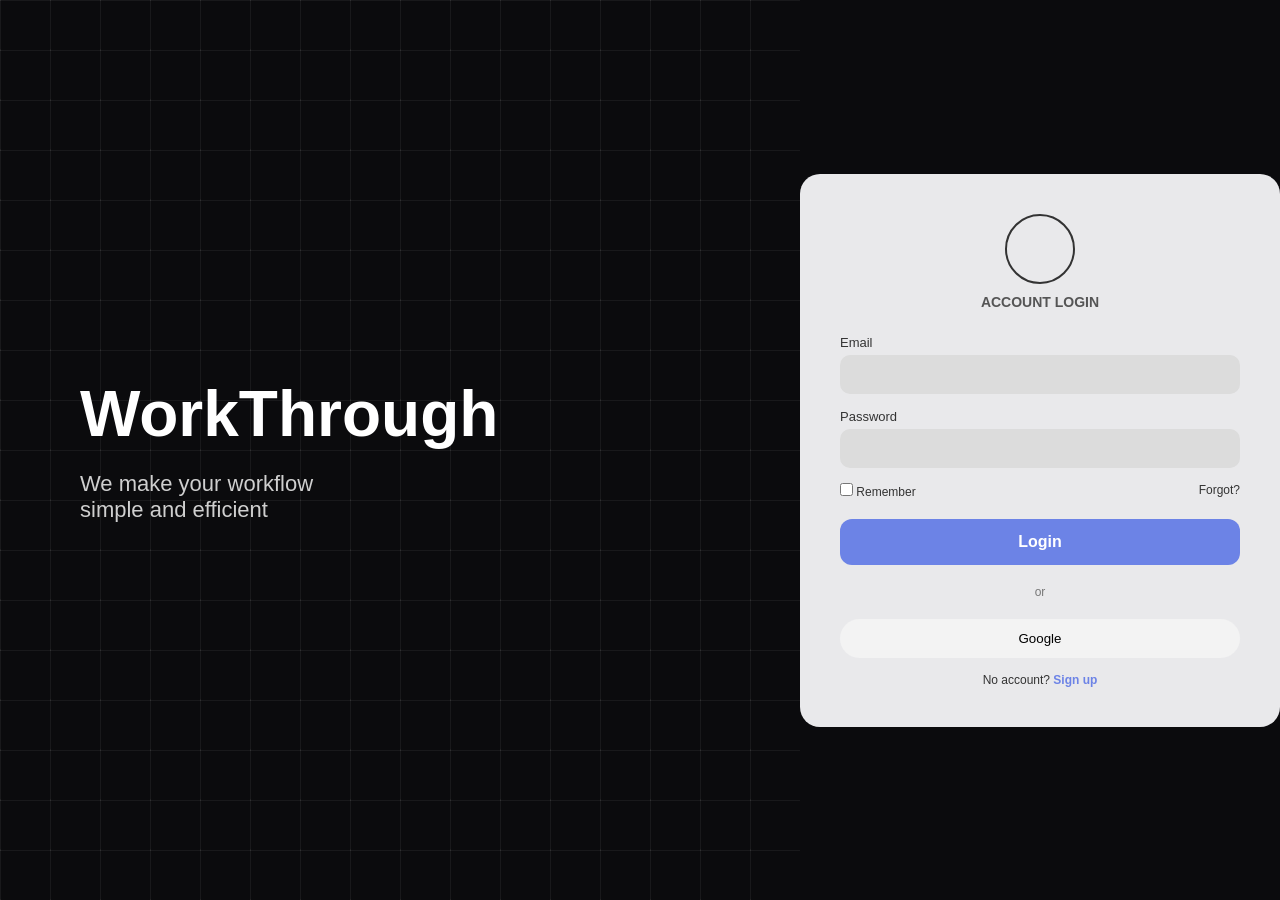
==== commit c732a128: "Add files via upload" ====
--- a/index.html
+++ b/index.html
@@ -1,135 +1,246 @@
 <!DOCTYPE html>
-<html lang="ko">
+<html lang="en">
 <head>
-    <meta charset="UTF-8">
-    <meta name="viewport" content="width=device-width, initial-scale=1.0">
-    <title>Workspace Splitter</title>
-    <link rel="stylesheet" href="wt.css">
+<meta charset="UTF-8">
+<meta name="viewport" content="width=device-width, initial-scale=1.0">
+<title>Auth UI</title>
+<style>
+* {
+  margin: 0;
+  padding: 0;
+  box-sizing: border-box;
+  font-family: Arial, sans-serif;
+}
+body {
+  height: 100vh;
+  display: flex;
+  background: #0b0b0d;
+  color: white;
+}
+/* LEFT */
+.left {
+  flex: 1;
+  position: relative;
+  padding: 80px;
+  display: flex;
+  flex-direction: column;
+  justify-content: center;
+  overflow: hidden;
+  background:
+    linear-gradient(rgba(255,255,255,0.06) 1px, transparent 1px),
+    linear-gradient(90deg, rgba(255,255,255,0.06) 1px, transparent 1px),
+    linear-gradient(60deg, rgba(255,255,255,0.04) 1px, transparent 1px),
+    linear-gradient(120deg, rgba(255,255,255,0.04) 1px, transparent 1px);
+  background-size: 50px 50px;
+  background-color: #0b0b0d;
+}
+.left h1 {
+  font-size: 64px;
+  font-weight: 800;
+}
+.left p {
+  margin-top: 20px;
+  font-size: 22px;
+  color: #cfcfcf;
+}
+/* RIGHT */
+.right {
+  width: 480px;
+  display: flex;
+  justify-content: center;
+  align-items: center;
+}
+.card {
+  width: 100%;
+  background: #e9e9eb;
+  border-radius: 20px;
+  padding: 40px;
+  color: #333;
+}
+.icon {
+  width: 70px;
+  height: 70px;
+  border-radius: 50%;
+  border: 2px solid #333;
+  margin: 0 auto 10px;
+}
+.title {
+  text-align: center;
+  margin-bottom: 25px;
+  font-size: 14px;
+  text-transform: uppercase;
+  font-weight: bold;
+  color: #555;
+}
+.input-group {
+  margin-bottom: 15px;
+}
+.input-group label {
+  font-size: 13px;
+  display: block;
+  margin-bottom: 5px;
+}
+.input-group input {
+  width: 100%;
+  padding: 12px;
+  border-radius: 10px;
+  border: none;
+  background: #dcdcdc;
+  outline: none;
+}
+.input-group input:focus {
+  background: #d0d0d0;
+}
+.options {
+  display: flex;
+  justify-content: space-between;
+  font-size: 12px;
+  margin-bottom: 20px;
+}
+.btn {
+  width: 100%;
+  padding: 14px;
+  border-radius: 12px;
+  border: none;
+  background: #6c83e6;
+  color: white;
+  font-size: 16px;
+  cursor: pointer;
+  font-weight: bold;
+}
+.btn:hover {
+  background: #5a71d1;
+}
+.divider {
+  text-align: center;
+  margin: 20px 0;
+  font-size: 12px;
+  color: #777;
+}
+.google {
+  width: 100%;
+  padding: 12px;
+  border-radius: 20px;
+  border: none;
+  background: #f3f3f3;
+  cursor: pointer;
+}
+.footer {
+  text-align: center;
+  font-size: 12px;
+  margin-top: 15px;
+}
+.footer a {
+  color: #6c83e6;
+  text-decoration: none;
+  cursor: pointer;
+  font-weight: bold;
+}
+.hidden {
+  display: none !important;
+}
+</style>
 </head>
 <body>
 
-    <header class="controls">
-        <div class="logo">Workspace</div>
-        <div class="divider"></div>
-        
-        <div class="layout-buttons">
-            <div class="dropdown-container">
-                <button onclick="toggleDropdown(event)" class="dropdown-btn">2분할 ▾</button>
-                <div class="dropdown-menu" id="dropdown-2pane">
-                    <div class="dropdown-title">분할 축 선택</div>
-                    <div class="axis-btn-group">
-                        <button onclick="changeLayout('layout-2-h')" title="X축 가로 경계선 (상하 분할)">
-                            <span class="axis-icon axis-x"></span>
-                            X축 화면
-                        </button>
-                        <button onclick="changeLayout('layout-2-v')" title="Y축 세로 경계선 (좌우 분할)">
-                            <span class="axis-icon axis-y"></span>
-                            Y축 화면
-                        </button>
-                    </div>
-                </div>
-            </div>
-            <button onclick="changeLayout('layout-3')">3분할</button>
-            <button onclick="changeLayout('layout-4')">4분할</button>
-        </div>
-
-        <div class="divider"></div>
-
-        <div class="widget-container" id="widget-container">
-            <div class="draggable-widget" draggable="true" data-type="map">🗺️ 지도</div>
-            <div class="draggable-widget" draggable="true" data-type="chart">📈 주식 차트</div>
-            <div class="draggable-widget" draggable="true" data-type="excalidraw">🎨 화이트보드</div>
-            <div class="draggable-widget" draggable="true" data-type="photopea">📷 포토샵</div>
-            <div class="draggable-widget" draggable="true" data-type="codepen">💻 CodePen</div>
-            <div class="draggable-widget" draggable="true" data-type="jsfiddle">⚡ JSFiddle</div>
-            <div class="draggable-widget" draggable="true" data-type="stackblitz">🚀 StackBlitz</div>
-            <div class="draggable-widget" draggable="true" data-type="stopwatch">⏱️ 스톱워치</div>
-            <div class="draggable-widget" draggable="true" data-type="timer">⏳ 타이머</div>
-        </div>
-
-        <div class="shortcut-container">
-            <button onclick="toggleShortcutHelp(event)" class="shortcut-help-btn" title="단축키 가이드 보기">⌨️ 단축키 안내</button>
-            <div class="shortcut-help-menu" id="shortcut-help-menu">
-                <div class="dropdown-title">전역 조작 단축키</div>
-                <ul class="shortcut-list">
-                    <li><span class="kbd">Ctrl</span>+<span class="kbd">1</span> <span>세로 2분할</span></li>
-                    <li><span class="kbd">Ctrl</span>+<span class="kbd">2</span> <span>기본 3분할</span></li>
-                    <li><span class="kbd">Ctrl</span>+<span class="kbd">3</span> <span>전체 4분할</span></li>
-                    <li><span class="kbd">Ctrl</span>+<span class="kbd">R</span> <span>마우스 위치 창 새로고침</span></li>
-                    <li><span class="kbd">Esc</span> <span>마우스 위치 창 주소 초기화</span></li>
-                    <li><span class="kbd">Double Click</span> <span>화면 경계선 크기 초기화</span></li>
-                </ul>
-            </div>
-        </div>
-    </header>
-
-    <main class="workspace layout-4" id="workspace">
-        
-        <div class="pane tl">
-            <div class="pane-controls">
-                <button onclick="refreshPane(this)" title="새로고침">🔄</button>
-                <button onclick="resetPane(this)" title="주소 변경">⚙️</button>
-            </div>
-            <iframe src="about:blank" frameborder="0"></iframe>
-            <div class="url-overlay">
-                <div class="input-group">
-                    <input type="text" placeholder="URL 주소를 입력하거나 위젯을 드래그하세요">
-                    <button onclick="loadUrl(this)">불러오기</button>
-                </div>
-                <div class="drop-hint">여기에 위젯을 드롭하세요</div>
-            </div>
-        </div>
-
-        <div class="pane tr">
-            <div class="pane-controls">
-                <button onclick="refreshPane(this)" title="새로고침">🔄</button>
-                <button onclick="resetPane(this)" title="주소 변경">⚙️</button>
-            </div>
-            <iframe src="about:blank" frameborder="0"></iframe>
-            <div class="url-overlay">
-                <div class="input-group">
-                    <input type="text" placeholder="URL 주소를 입력하거나 위젯을 드래그하세요">
-                    <button onclick="loadUrl(this)">불러오기</button>
-                </div>
-                <div class="drop-hint">여기에 위젯을 드롭하세요</div>
-            </div>
-        </div>
-
-        <div class="pane bl">
-            <div class="pane-controls">
-                <button onclick="refreshPane(this)" title="새로고침">🔄</button>
-                <button onclick="resetPane(this)" title="주소 변경">⚙️</button>
-            </div>
-            <iframe src="about:blank" frameborder="0"></iframe>
-            <div class="url-overlay">
-                <div class="input-group">
-                    <input type="text" placeholder="URL 주소를 입력하거나 위젯을 드래그하세요">
-                    <button onclick="loadUrl(this)">불러오기</button>
-                </div>
-                <div class="drop-hint">여기에 위젯을 드롭하세요</div>
-            </div>
-        </div>
-
-        <div class="pane br">
-            <div class="pane-controls">
-                <button onclick="refreshPane(this)" title="새로고침">🔄</button>
-                <button onclick="resetPane(this)" title="주소 변경">⚙️</button>
-            </div>
-            <iframe src="about:blank" frameborder="0"></iframe>
-            <div class="url-overlay">
-                <div class="input-group">
-                    <input type="text" placeholder="URL 주소를 입력하거나 위젯을 드래그하세요">
-                    <button onclick="loadUrl(this)">불러오기</button>
-                </div>
-                <div class="drop-hint">여기에 위젯을 드롭하세요</div>
-            </div>
-        </div>
-
-        <div class="resizer-v" id="resizer-v" title="더블클릭 시 세로 비율 초기화"></div>
-        <div class="resizer-h" id="resizer-h" title="더블클릭 시 가로 비율 초기화"></div>
-        <div class="resizer-center" id="resizer-center" title="더블클릭 시 전체 비율 초기화"></div>
-    </main>
-
-    <script src="wt.js"></script>
+<div class="left">
+  <h1>WorkThrough</h1>
+  <p>We make your workflow<br>simple and efficient</p>
+</div>
+
+<div class="right">
+  <div class="card">
+    <form id="login" onsubmit="handleLogin(event)">
+      <div class="icon"></div>
+      <div class="title">account login</div>
+      <div class="input-group">
+        <label>Email</label>
+        <input type="email" id="loginEmail" required>
+      </div>
+      <div class="input-group">
+        <label>Password</label>
+        <input type="password" id="loginPassword" required>
+      </div>
+      <div class="options">
+        <span><input type="checkbox"> Remember</span>
+        <span>Forgot?</span>
+      </div>
+      <button type="submit" class="btn">Login</button>
+      <div class="divider">or</div>
+      <button type="button" class="google" onclick="alert('구글 로그인 연동이 필요합니다.')">Google</button>
+      <div class="footer">
+        No account? <a onclick="toggle()">Sign up</a>
+      </div>
+    </form>
+
+    <form id="signup" class="hidden" onsubmit="handleSignUp(event)">
+      <div class="icon"></div>
+      <div class="title">create account</div>
+      <div class="input-group">
+        <label>Name</label>
+        <input type="text" id="signupName" required>
+      </div>
+      <div class="input-group">
+        <label>Email</label>
+        <input type="email" id="signupEmail" required>
+      </div>
+      <div class="input-group">
+        <label>Password</label>
+        <input type="password" id="signupPassword" required>
+      </div>
+      <button type="submit" class="btn">Sign Up</button>
+      <div class="footer">
+        Already have one? <a onclick="toggle()">Login</a>
+      </div>
+    </form>
+  </div>
+</div>
+
+<script>
+function toggle() {
+  const loginForm = document.getElementById('login');
+  const signupForm = document.getElementById('signup');
+  loginForm.reset();
+  signupForm.reset();
+  loginForm.classList.toggle('hidden');
+  signupForm.classList.toggle('hidden');
+}
+
+function handleSignUp(event) {
+  event.preventDefault();
+  const name = document.getElementById('signupName').value;
+  const email = document.getElementById('signupEmail').value;
+  const password = document.getElementById('signupPassword').value;
+
+  let users = JSON.parse(localStorage.getItem('users')) || [];
+  const isExist = users.some(user => user.email === email);
+  if (isExist) {
+    alert('이미 등록된 이메일입니다.');
+    return;
+  }
+
+  users.push({ name, email, password });
+  localStorage.setItem('users', JSON.stringify(users));
+  alert('회원가입이 완료되었습니다! 로그인해 주세요.');
+  toggle();
+}
+
+function handleLogin(event) {
+  event.preventDefault(); 
+  const email = document.getElementById('loginEmail').value;
+  const password = document.getElementById('loginPassword').value;
+  const users = JSON.parse(localStorage.getItem('users')) || [];
+  const user = users.find(u => u.email === email && u.password === password);
+
+  if (user) {
+    sessionStorage.setItem('isLoggedIn', 'true');
+    sessionStorage.setItem('userName', user.name);
+    alert(`${user.name}님, 환영합니다!`);
+    location.href = 'workspace.html'; 
+  } else {
+    alert('이메일 또는 비밀번호가 올바르지 않습니다.');
+  }
+}
+</script>
 </body>
 </html>
